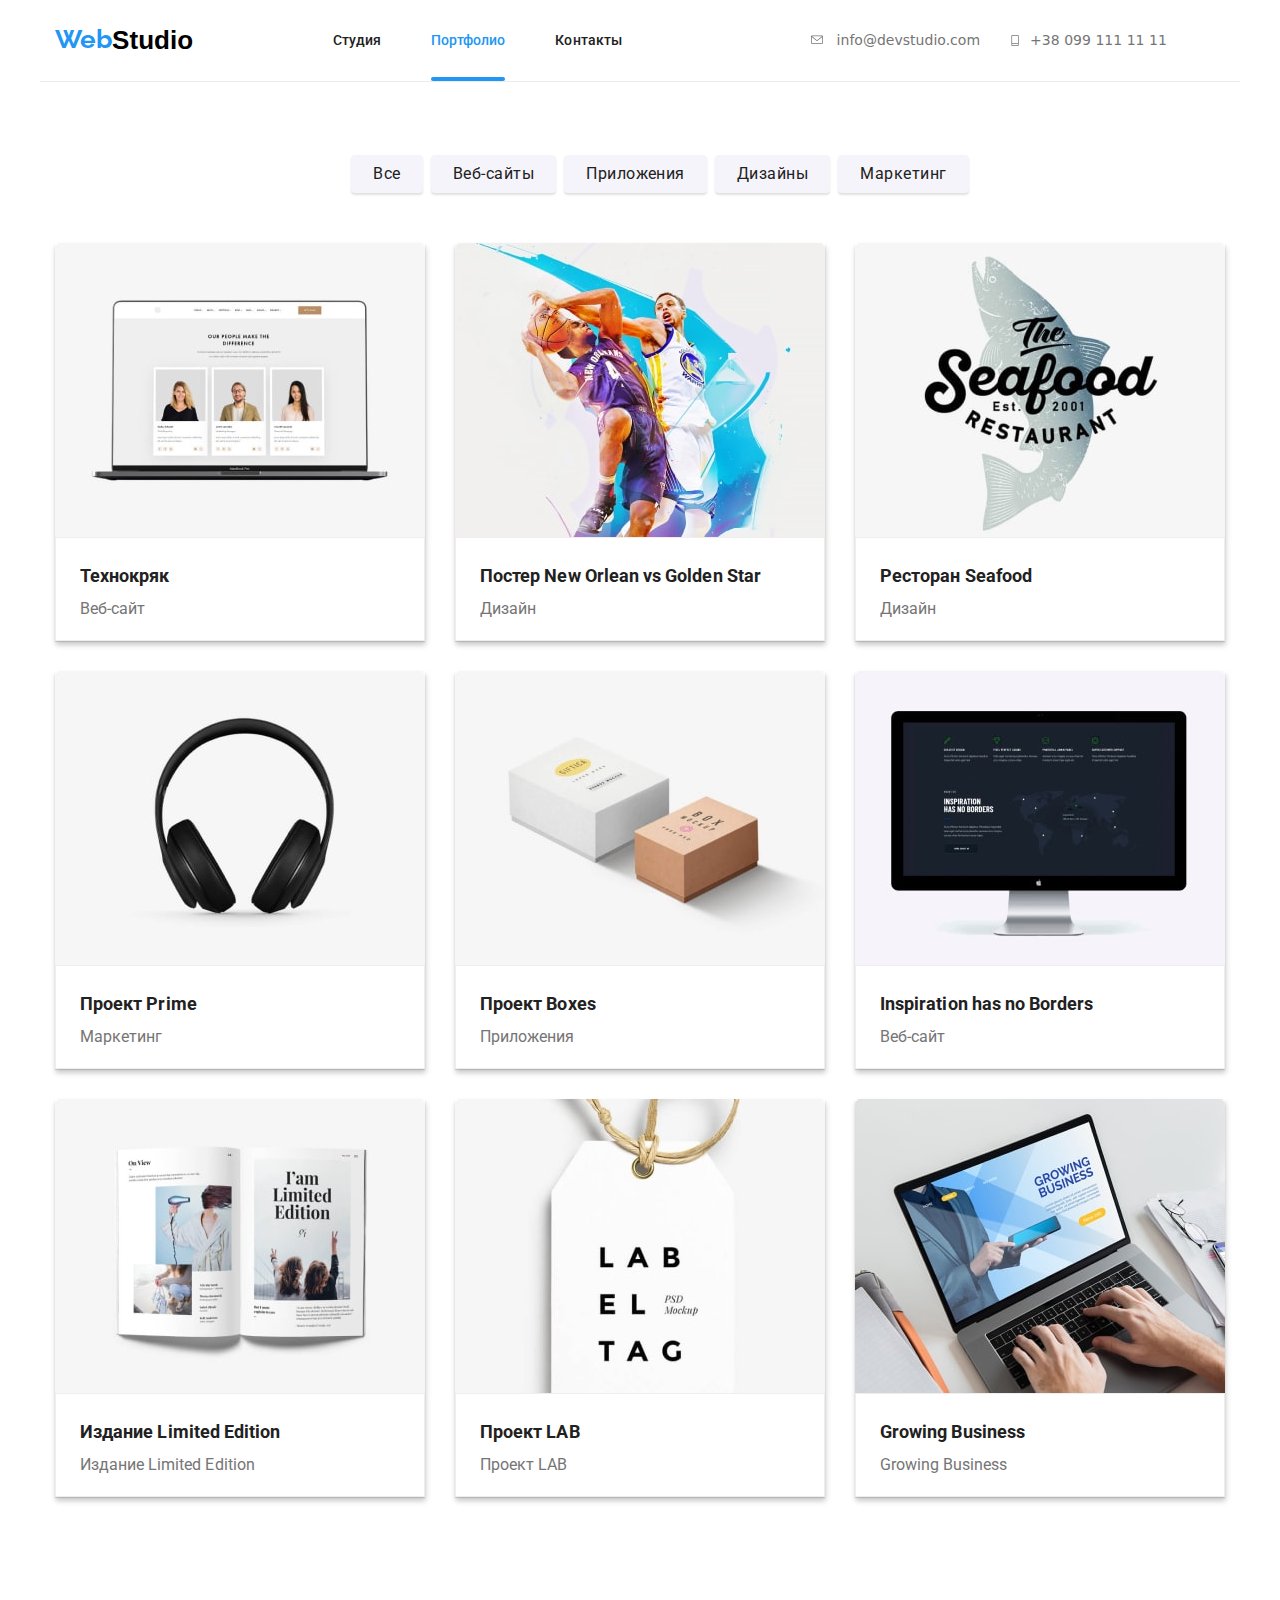
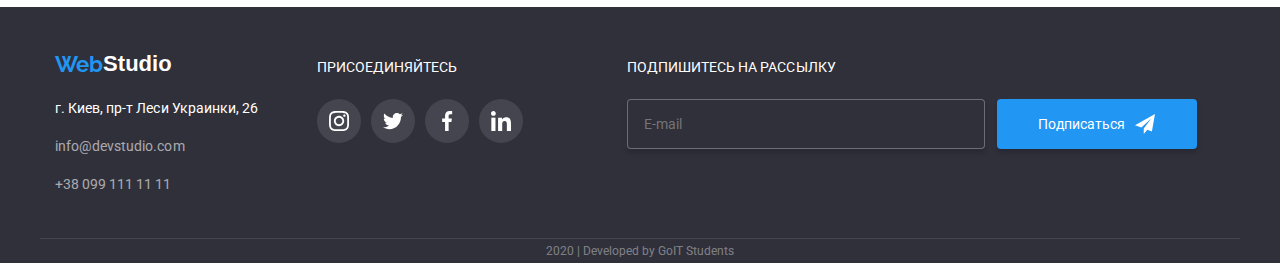
==== portfolio.html @ 7de814e4 "Добавляет файлы" ====
<!DOCTYPE html>
<html lang="ru">
  <head>
    <meta charset="UTF-8" />
    <meta name="viewport" content="width=device-width, initial-scale=1.0" />
    <title>Document</title>
    <link
      href="https://fonts.googleapis.com/css2?family=Raleway&family=Roboto&display=swap"
      rel="stylesheet"
    />
    <link
      rel="stylesheet"
      href="https://cdnjs.cloudflare.com/ajax/libs/modern-normalize/0.6.0/modern-normalize.min.css"
    />
    <link rel="stylesheet" href="./css/portfolio.min.css" />
  </head>

  <body class="body">
    <!--HEAD-->

    <header class="page-header">
      <div class="container main-nav">
        <a href="index.html" class="logo">
          Web
          <span class="studio"> Studio </span>
        </a>

        <!-- NAVIGATION -->
        <nav class="container">
          <ul class="site-nav list">
            <li class="site-nav item">
              <a href="index.html" class="link">Студия </a>
            </li>
            <li class="site-nav item">
              <a href="./portfolio.html" class="link current">Портфолио</a>
            </li>
            <li class="site-nav item">
              <a href="/контакты" class="link">Контакты</a>
            </li>
          </ul>
        </nav>

        <!--CONTACTS-->
        <div class="container">
          <ul class="contacts list">
            <li class="items">
              <a href="malito:info@devstudio.com">
                <svg class="contacts-icon letter">
                  <use href="./img/symbol-defs-non.svg#icon-envelope"></use>
                </svg>
                info@devstudio.com
              </a>
            </li>
            <li class="items">
              <a href="tel:+380961111111">
                <svg class="contacts-icon phone">
                  <use href="./img/symbol-defs-non.svg#icon-phone"></use>
                </svg>
                +38 099 111 11 11
              </a>
            </li>
          </ul>
        </div>
      </div>
    </header>

    <!--PROJECTS-->

    <main>
      <section class="projects">
        <h2 class="invisible-heading">PROJECTS</h2>
        <nav class="container">
          <ul class="filter list">
            <li class="filter-items">
              <button class="button-secondary">
                Все
              </button>
            </li>
            <li class="filter-items">
              <button class="button-secondary">
                Веб-сайты
              </button>
            </li>
            <li class="filter-items">
              <button class="button-secondary">
                Приложения
              </button>
            </li>
            <li class="filter-items">
              <button class="button-secondary">
                Дизайны
              </button>
            </li>
            <li class="filter-items">
              <button class="button-secondary">
                Маркетинг
              </button>
            </li>
          </ul>

          <div class="flex-container">
            <ul class="projects list">
              <li class="flex-elements list">
                <a href="/"
                  ><div class="projects-image">
                    <img src="img/tekhno-min.jpg" alt="Технокряк" />
                    <p class="description">
                      Технокряк это современная площадка распространения
                      коронавируса. Компании используют эту платформу для
                      цифрового шпионажа и атак на защищённые сервера
                      конкурентов.
                    </p>
                  </div>
                  <div class="projects-elements">
                    <h2 class="name-project">Технокряк</h2>
                    <p class="type-project">Веб-сайт</p>
                  </div>
                </a>
              </li>
              <li class="flex-elements list">
                <a href="/">
                  <div class="projects-image">
                    <img
                      src="img/poster-min.jpg"
                      alt="Постер New Orlean vs Golden Star"
                    />
                    <p class="description">
                      Технокряк это современная площадка распространения
                      коронавируса. Компании используют эту платформу для
                      цифрового шпионажа и атак на защищённые сервера
                      конкурентов.
                    </p>
                  </div>
                  <div class="projects-elements">
                    <h3 class="name-project">
                      Постер New Orlean vs Golden Star
                    </h3>
                    <p class="type-project">Дизайн</p>
                  </div>
                </a>
              </li>
              <li class="flex-elements list">
                <a href="/">
                  <div class="projects-image">
                    <img src="img/sres-min.jpg" alt="Ресторан Seafood" />
                    <p class="description">
                      Технокряк это современная площадка распространения
                      коронавируса. Компании используют эту платформу для
                      цифрового шпионажа и атак на защищённые сервера
                      конкурентов.
                    </p>
                  </div>
                  <div class="projects-elements">
                    <h4 class="name-project">Ресторан Seafood</h4>
                    <p class="type-project">Дизайн</p>
                  </div>
                </a>
              </li>
              <li class="flex-elements list">
                <a href="/">
                  <div class="projects-image">
                    <img src="img/prime-min.jpg" alt="Проект Prime" />
                    <p class="description">
                      Технокряк это современная площадка распространения
                      коронавируса. Компании используют эту платформу для
                      цифрового шпионажа и атак на защищённые сервера
                      конкурентов.
                    </p>
                  </div>
                  <div class="projects-elements">
                    <h5 class="name-project">Проект Prime</h5>
                    <p class="type-project">Маркетинг</p>
                  </div>
                </a>
              </li>
              <li class="flex-elements list">
                <a href="/"
                  ><div class="projects-image">
                    <img src="img/boxes-min.jpg" alt="Проект Boxes" />
                    <p class="description">
                      Технокряк это современная площадка распространения
                      коронавируса. Компании используют эту платформу для
                      цифрового шпионажа и атак на защищённые сервера
                      конкурентов.
                    </p>
                  </div>
                  <div class="projects-elements">
                    <h6 class="name-project">Проект Boxes</h6>
                    <p class="type-project">Приложения</p>
                  </div>
                </a>
              </li>
              <li class="flex-elements list">
                <a href="/">
                  <div class="projects-image">
                    <img
                      src="img/inspiration-min.jpg"
                      alt="Inspiration has no Borders"
                    />
                    <p class="description">
                      Технокряк это современная площадка распространения
                      коронавируса. Компании используют эту платформу для
                      цифрового шпионажа и атак на защищённые сервера
                      конкурентов.
                    </p>
                  </div>
                  <div class="projects-elements">
                    <h6 class="name-project">Inspiration has no Borders</h6>
                    <p class="type-project">Веб-сайт</p>
                  </div>
                </a>
              </li>
              <li class="flex-elements list">
                <a href="/">
                  <div class="projects-image">
                    <img
                      src="img/limited-edition-min.jpg"
                      alt="Издание Limited Edition"
                    />
                    <p class="description">
                      Технокряк это современная площадка распространения
                      коронавируса. Компании используют эту платформу для
                      цифрового шпионажа и атак на защищённые сервера
                      конкурентов.
                    </p>
                  </div>
                  <div class="projects-elements">
                    <h2 class="name-project">Издание Limited Edition</h2>
                    <p class="type-project">Издание Limited Edition</p>
                  </div>
                </a>
              </li>
              <li class="flex-elements list">
                <a href="/"
                  ><div class="projects-image">
                    <img src="img/lab-min.jpg" alt="Проект LAB" />
                    <p class="description">
                      Технокряк это современная площадка распространения
                      коронавируса. Компании используют эту платформу для
                      цифрового шпионажа и атак на защищённые сервера
                      конкурентов.
                    </p>
                  </div>
                  <div class="projects-elements">
                    <h2 class="name-project">Проект LAB</h2>
                    <p class="type-project">Проект LAB</p>
                  </div>
                </a>
              </li>
              <li class="flex-elements list">
                <a href="/">
                  <div class="projects-image">
                    <img
                      src=" img/growing-business-min.jpg"
                      alt="Growing Business"
                    />
                    <p class="description">
                      Технокряк это современная площадка распространения
                      коронавируса. Компании используют эту платформу для
                      цифрового шпионажа и атак на защищённые сервера
                      конкурентов.
                    </p>
                  </div>
                  <div class="projects-elements">
                    <h3 class="name-project">Growing Business</h3>
                    <p class="type-project">Growing Business</p>
                  </div>
                </a>
              </li>
            </ul>
          </div>
        </nav>
      </section>
    </main>
    <footer class="footer">
      <div class="footer container">
        <div class="contact-footer list">
          <a href="index.html" class="logo">
            Web <span class="studio"> Studio </span>
          </a>
          <address class="address-footer list">
            <p class="addresses-details">г. Киев, пр-т Леси Украинки, 26</p>
            <p class="addresses">
              <a href="malito:info@devstudio.com">info@devstudio.com </a>
            </p>
            <p class="addresses">
              <a href="tel:+380961111111"> +38 099 111 11 11</a>
            </p>
          </address>
        </div>

        <div class="info">
          <p class="join">ПРИСОЕДИНЯЙТЕСЬ</p>
          <ul class="social-links list">
            <li class="reference">
              <a href="/">
                <svg class="reference-icon">
                  <use
                    href="./img/symbol-defs-non.svg#icon-instagramwhite"
                  ></use></svg
              ></a>
            </li>

            <li class="reference">
              <a href="/">
                <svg class="reference-icon" width="20px">
                  <use
                    href="./img/symbol-defs-non.svg#icon-twitterwhite"
                  ></use></svg
              ></a>
            </li>
            <li class="reference">
              <a href="/">
                <svg class="reference-icon">
                  <use
                    href="./img/symbol-defs-non.svg#icon-facebookwhite"
                  ></use></svg
              ></a>
            </li>
            <li class="reference">
              <a href="/">
                <svg class="reference-icon">
                  <use
                    href="./img/symbol-defs-non.svg#icon-linkedinwhite"
                  ></use></svg
              ></a>
            </li>
          </ul>
        </div>

        <div class="distribution">
          <div class="form-subscribe">
            <label for="mail">
              <span class="subscribe">ПОДПИШИТЕСЬ НА РАССЫЛКУ </span>
              <input
                type="email"
                name="mail"
                id="mail"
                class="email"
                placeholder="E-mail"
              />
            </label>
          </div>

          <button class="button-footer">
            Подписаться
            <svg class="button-icon">
              <use href="./img/symbol-defs-non.svg#icon-iconsend"></use>
            </svg>
          </button>
        </div>
      </div>

      <div class="container copirate">
        <p class="developed">2020 | Developed by GoIT Students</p>
      </div>
    </footer>
  </body>
</html>
---- css/portfolio.min.css ----
.container{width:1200px;padding-left:15px;padding-right:15px;margin-left:auto;margin-right:auto}.body{-webkit-box-sizing:border-box;box-sizing:border-box;background-color:#fff}*::before,*::after{-webkit-box-sizing:inherit;box-sizing:inherit}.list{list-style:none}.logo{display:-webkit-box;display:-ms-flexbox;display:flex;font-family:"Raleway", sans-serif;font-weight:bold;letter-spacing:0.03px;color:#2196f3;text-decoration:none}.studio{font-family:"Ralewey", sans-serif;font-weight:bold;letter-spacing:0.03px;margin-right:85px}.page-header .logo{font-size:26px}.page-header .studio{font-size:26px;line-height:31px;color:#000}.footer .logo{font-size:22px;padding-top:45px}.footer .studio{font-size:22px;color:#fff;text-decoration:none}.main-nav{display:-webkit-box;display:-ms-flexbox;display:flex;-webkit-box-align:center;-ms-flex-align:center;align-items:center;padding-bottom:0px;margin-bottom:0px;border-bottom:1px solid #ececec}.list{list-style:none}.site-nav{display:-webkit-box;display:-ms-flexbox;display:flex;margin-top:0px;margin-bottom:0px;font-family:"Roboto",sans-serif;font-size:14px;font-style:normal;font-weight:500;letter-spacing:0.02px}.site-nav .item{margin-right:50px}.site-nav .item:last-child{margin-right:0px}.site-nav .link.current{color:#2196f3}.site-nav .link.current::after{content:"";position:absolute;left:0;bottom:0;width:100%;height:4px;border-radius:2px;-webkit-transition:step-end;transition:step-end;background-color:#2196f3;-webkit-transition-duration:250ms;transition-duration:250ms;-webkit-transition-timing-function:cubic-bezier(0.4, 0, 0.2, 1);transition-timing-function:cubic-bezier(0.4, 0, 0.2, 1)}.site-nav .link{position:relative;display:block;color:#212121;padding-top:32px;padding-bottom:33px;text-decoration:none}.site-nav .link:hover{color:#2196f3}.site-nav .link:hover::after{background-color:#2196f3;-webkit-transform:scaleX(1);transform:scaleX(1)}.site-nav .link:focus{color:#2196f3}.site-nav .link::after{content:"";position:absolute;left:0;bottom:0;width:100%;height:4px;border-radius:2px;-webkit-transition-property:background-color;transition-property:background-color;-webkit-transition-duration:250ms;transition-duration:250ms;-webkit-transition-timing-function:cubic-bezier(0.4, 0, 0.2, 1);transition-timing-function:cubic-bezier(0.4, 0, 0.2, 1)}.contacts{display:-webkit-box;display:-ms-flexbox;display:flex;justify-items:center;margin-top:0px;margin-bottom:0px;margin-left:auto;text-decoration:none;font-size:14px;font-style:normal;font-weight:500;letter-spacing:0.02px}.contacts .items:last-child{margin-right:0px}.items a{display:-webkit-box;display:-ms-flexbox;display:flex;-webkit-box-align:center;-ms-flex-align:center;align-items:center;padding-top:32px;padding-bottom:33px;margin-right:30px;text-decoration:none;color:#757575;-webkit-transition-property:background-color;transition-property:background-color;-webkit-transition-duration:250ms;transition-duration:250ms;-webkit-transition-timing-function:cubic-bezier(0.4, 0, 0.2, 1);transition-timing-function:cubic-bezier(0.4, 0, 0.2, 1)}.items a:hover,.items a:focus{color:#2196f3}.items a .contacts-icon{display:-webkit-box;display:-ms-flexbox;display:flex;-webkit-box-align:center;-ms-flex-align:center;align-items:center;margin-right:10px;fill:currentColor}.items a:hover{color:#2196f3}.phone{width:10px;height:11px}.letter{width:20px;height:12px}.filter{display:-webkit-box;display:-ms-flexbox;display:flex;-webkit-box-pack:center;-ms-flex-pack:center;justify-content:center;text-align:center;margin-top:73px;margin-bottom:34px}.filter-items{display:-webkit-inline-box;display:-ms-inline-flexbox;display:inline-flex;margin-right:8px;-webkit-box-pack:center;-ms-flex-pack:center;justify-content:center;font-weight:500;font-size:16px;line-height:26px;letter-spacing:0.03px}.filter-items:last-child{margin-right:0px}.button-secondary{display:inline-block;color:#212121;background-color:#f5f4fa;margin:0;padding:6px 22px;letter-spacing:0.03em;line-height:1.62;-webkit-box-shadow:0px 2px 2px rgba(0,0,0,0.12);box-shadow:0px 2px 2px rgba(0,0,0,0.12);border-radius:4px;border:0;-webkit-transition-property:background-color;transition-property:background-color;-webkit-transition-duration:250ms;transition-duration:250ms;-webkit-transition-timing-function:cubic-bezier(0.4, 0, 0.2, 1);transition-timing-function:cubic-bezier(0.4, 0, 0.2, 1)}.button-secondary:hover,.button-secondary:focus{background-color:#2196f3;color:#fff;border:0px}.invisible-heading{display:none}.flex-container{display:-webkit-box;display:-ms-flexbox;display:flex;padding-bottom:0px;margin-bottom:94px;margin-left:0px}.projects{display:-webkit-box;display:-ms-flexbox;display:flex;-webkit-box-align:center;-ms-flex-align:center;align-items:center;padding-left:0px;-ms-flex-wrap:wrap;flex-wrap:wrap;text-decoration:none;font-family:"Roboto",sans-serif;font-style:normal}.flex-elements{display:-webkit-box;display:-ms-flexbox;display:flex;width:370px;margin-right:30px;margin-bottom:30px;-webkit-box-sizing:border-box;box-sizing:border-box;-webkit-box-shadow:1px 4px 6px rgba(0,0,0,0.16),0px 4px 4px rgba(0,0,0,0.06),0px 1px 1px rgba(0,0,0,0.12);box-shadow:1px 4px 6px rgba(0,0,0,0.16),0px 4px 4px rgba(0,0,0,0.06),0px 1px 1px rgba(0,0,0,0.12)}.flex-elements:last-child{padding-right:0px}.flex-elements:nth-last-child(-n+3){margin-bottom:0px}.flex-elements:nth-child(3n){margin-right:0}.flex-elements a:hover,.flex-elements a:focus{-webkit-box-shadow:1px 4px 6px rgba(0,0,0,0.16),0px 4px 4px rgba(0,0,0,0.06),0px 1px 1px rgba(0,0,0,0.12);box-shadow:1px 4px 6px rgba(0,0,0,0.16),0px 4px 4px rgba(0,0,0,0.06),0px 1px 1px rgba(0,0,0,0.12)}.flex-elements a:hover .description,.flex-elements a:focus .description{-webkit-transform:translateY(-100%);transform:translateY(-100%);opacity:1}a{text-decoration:none}.projects-image{display:block;max-width:100%;height:294px;position:relative;overflow:hidden;padding-bottom:0px}.description{position:absolute;height:auto;top:100%;display:-webkit-box;display:-ms-flexbox;display:flex;background:rgba(33,150,243,0.9);color:#fff;text-decoration:none;font-size:18px;line-height:28px;letter-spacing:0.03px;padding:63px 24px;margin:0px;-webkit-transition-duration:250ms;transition-duration:250ms;-webkit-transition-timing-function:cubic-bezier(0.4, 0, 0.2, 1);transition-timing-function:cubic-bezier(0.4, 0, 0.2, 1);opacity:0}.projects-elements{display:block;border:1px solid #eeeeee;background-color:#fff;padding-left:24px;padding-right:24px;padding-top:0px}.name-project{margin-top:20px;margin-bottom:0px;font-size:18px;line-height:36px;letter-spacing:0.06px;color:#212121}.type-project{margin-top:0px;padding-bottom:0px;font-weight:normal;font-size:16px;line-height:30px;letter-spacing:0.03px;color:#757575;text-decoration:none}.footer{font-family:"Roboto",sans-serif;font-style:normal;font-weight:normal;font-size:14px;line-height:24px;letter-spacing:0.03px;color:#fff;background-color:#2f303a}.footer .container{display:-webkit-box;display:-ms-flexbox;display:flex;-webkit-box-pack:stretch;-ms-flex-pack:stretch;justify-content:stretch;-webkit-box-align:baseline;-ms-flex-align:baseline;align-items:baseline}.contact-footer{display:block;margin-left:0px;padding-bottom:28px;font-style:normal}.address-footer{display:block;margin-top:20px;font-style:normal;line-height:24px}.addresses-details{padding-bottom:0px;margin-top:0px}.addresses{display:block;padding-bottom:0px;margin-top:0px}.addresses a{font-style:normal;color:rgba(255,255,255,0.6);text-decoration:none;line-height:24px}.info{display:block;padding-left:59px}.join{display:block;padding-top:45px;margin:0px}.social-links{display:-webkit-box;display:-ms-flexbox;display:flex;-webkit-box-pack:justify;-ms-flex-pack:justify;justify-content:space-between;-webkit-box-align:center;-ms-flex-align:center;align-items:center;padding-left:0px;padding-top:20px;margin-bottom:0px;margin-top:0px}.reference a{display:-webkit-inline-box;display:-ms-inline-flexbox;display:inline-flex;-webkit-box-pack:center;-ms-flex-pack:center;justify-content:center;-webkit-box-align:center;-ms-flex-align:center;align-items:center;border-radius:50%;width:44px;height:44px;background:rgba(255,255,255,0.1);margin-right:10px;cursor:pointer;-webkit-transition-property:background-color;transition-property:background-color;-webkit-transition:250ms,cubic-bezier(0.4, 0, 0.2, 1);transition:250ms,cubic-bezier(0.4, 0, 0.2, 1)}.reference a:hover{background-color:#2196f3;-webkit-transition:250ms,cubic-bezier(0.4, 0, 0.2, 1);transition:250ms,cubic-bezier(0.4, 0, 0.2, 1)}.reference-icon{width:20px;height:20px;fill:#fff}.distribution{display:-webkit-box;display:-ms-flexbox;display:flex;padding-left:94px;padding-top:45px;margin:0px}.form-subscribe{display:-webkit-box;display:-ms-flexbox;display:flex;-webkit-box-orient:vertical;-webkit-box-direction:normal;-ms-flex-direction:column;flex-direction:column;padding-bottom:20px;margin:0px}.email{display:block;width:358px;height:50px;padding-left:16px;margin-right:12px;border:1px solid rgba(255,255,255,0.3);-webkit-box-sizing:border-box;box-sizing:border-box;-webkit-box-shadow:0px 4px 4px rgba(0,0,0,0.15);box-shadow:0px 4px 4px rgba(0,0,0,0.15);border-radius:4px;background-color:#2f303a}.subscribe{display:block;padding-bottom:20px;font-family:"Roboto",sans-serif;font-style:normal;font-weight:normal;font-size:14px;line-height:24px;letter-spacing:0.03px;color:white}.button-footer{display:-webkit-inline-box;display:-ms-inline-flexbox;display:inline-flex;margin-top:44px;width:200px;height:50px;-webkit-box-pack:center;-ms-flex-pack:center;justify-content:center;-webkit-box-align:center;-ms-flex-align:center;align-items:center;text-align:center;border:0px;background:#2196f3;color:#fff;-webkit-box-shadow:0px 4px 4px rgba(0,0,0,0.15);box-shadow:0px 4px 4px rgba(0,0,0,0.15);border-radius:4px;cursor:pointer}.button-icon{width:20px;height:20px;margin-left:10px}.developed{display:block;-ms-flex-item-align:center;-ms-grid-row-align:center;align-self:center;text-align:center;font-style:normal;font-weight:normal;margin:auto;font-size:12px;line-height:24px;color:rgba(255,255,255,0.4)}.copirate{border-top:1px solid rgba(255,255,255,0.1)}
/*# sourceMappingURL=portfolio.min.css.map */
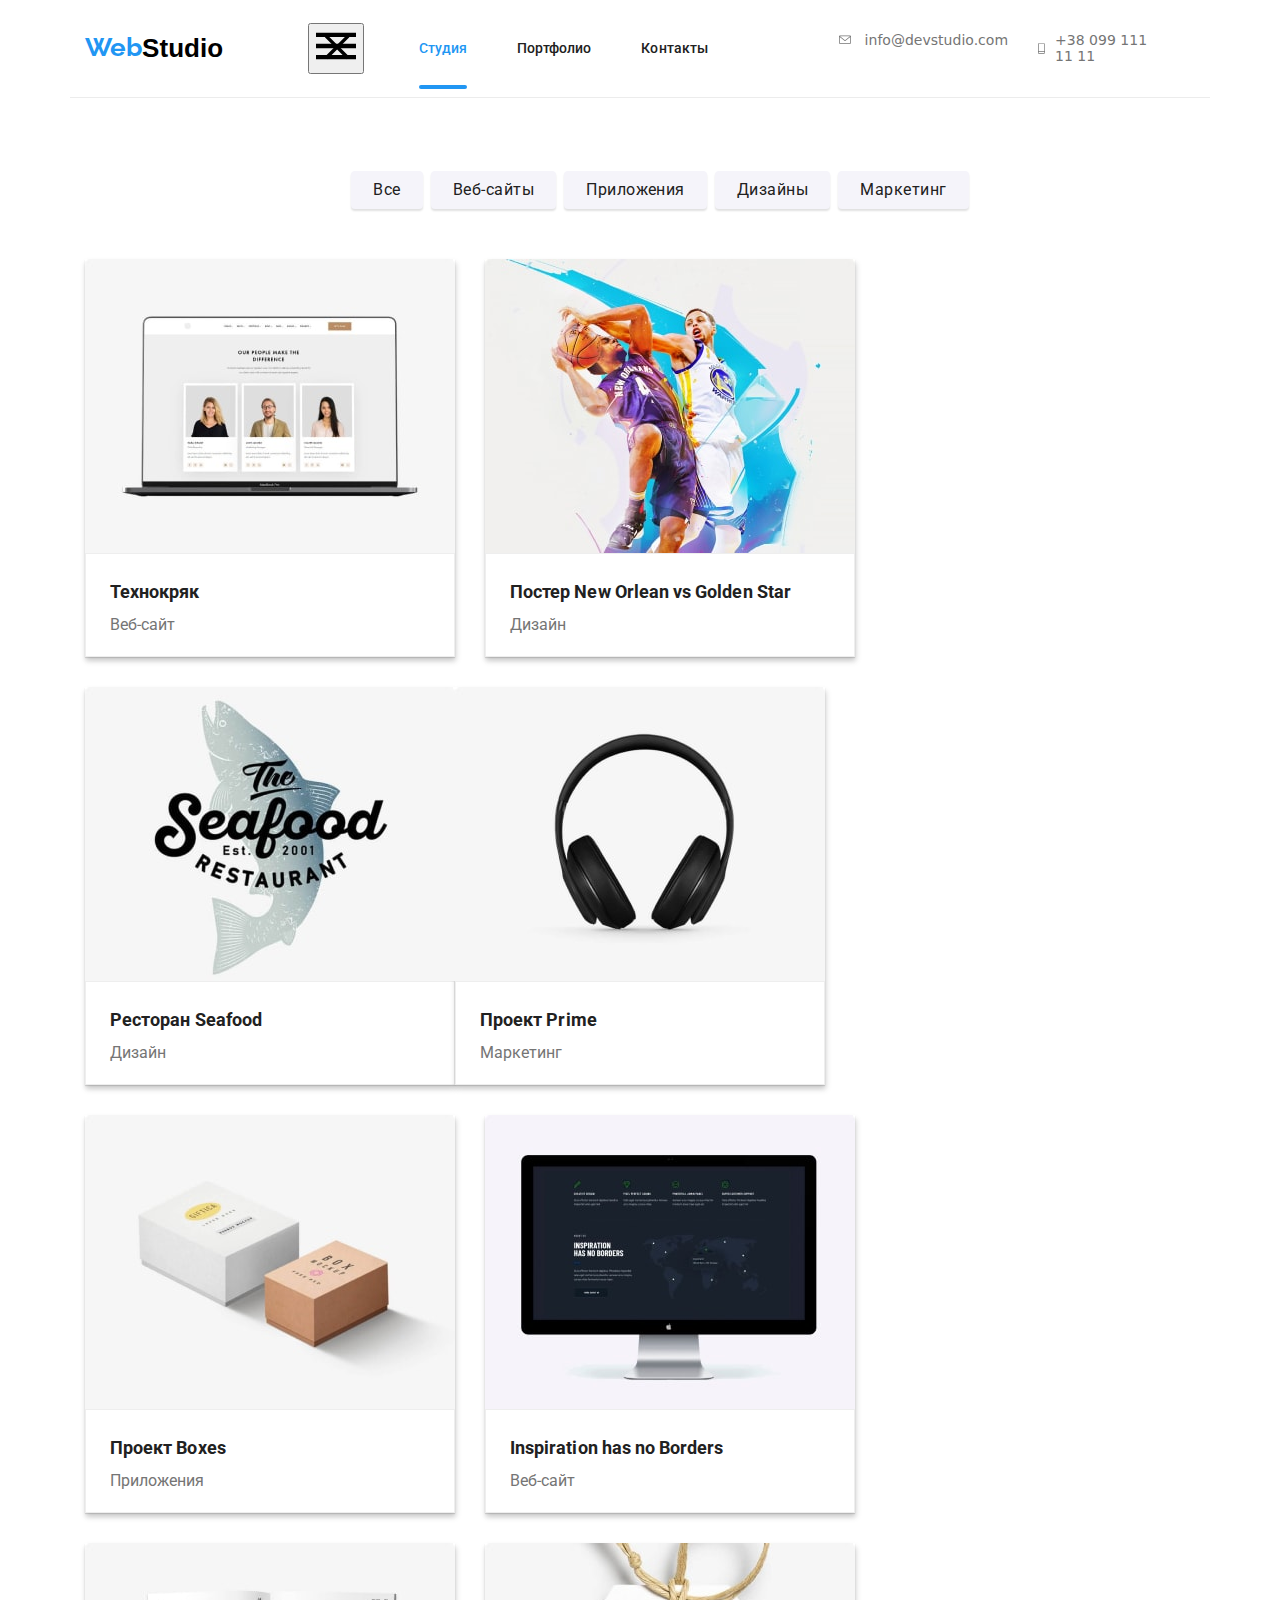
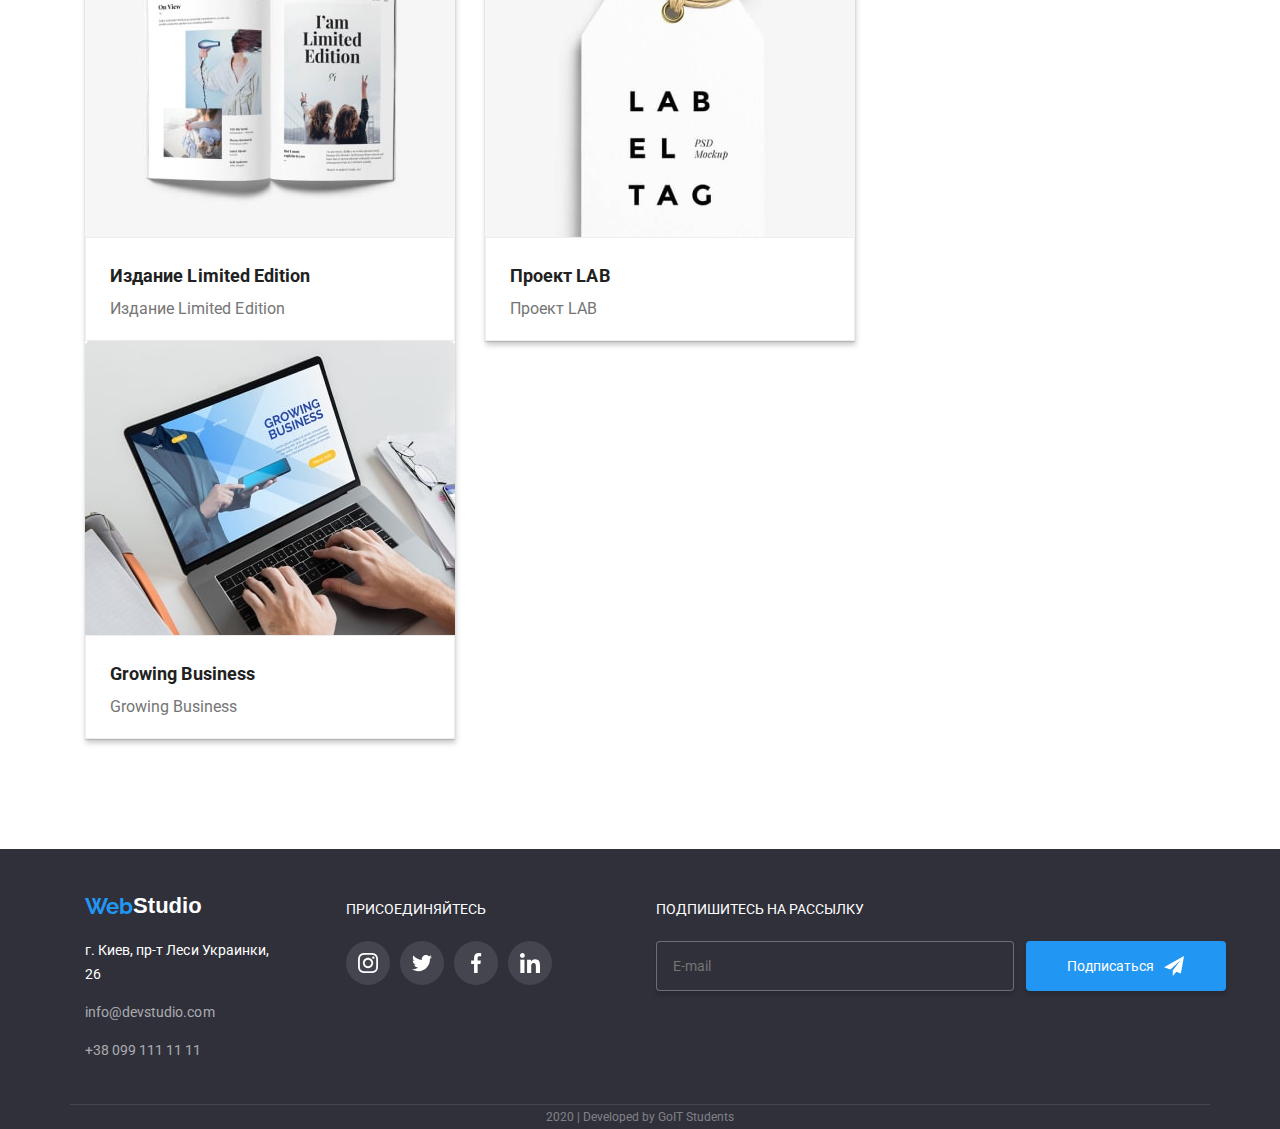
==== commit 760a959c: "Добавляет отзывчивую верстку" ====
--- a/portfolio.html
+++ b/portfolio.html
@@ -26,20 +26,29 @@
         </a>
 
         <!-- NAVIGATION -->
+
+        <button type="button" class="menu-button" aria-expanded="false" aria-controls="menu-container" data-menu-button>
+          <svg width="40" height="40" aria-label="Переключатель мобильного меню">
+            <use class="icon-cross" href="./img/symbol-defs-non.svg#icon-close-black"></use>
+            <use class="icon-menu" href="./img/symbol-defs-non.svg#icon-menu"></use>
+          </svg>
+        </button>
+        
         <nav class="container">
-          <ul class="site-nav list">
-            <li class="site-nav item">
-              <a href="index.html" class="link">Студия </a>
-            </li>
-            <li class="site-nav item">
-              <a href="./portfolio.html" class="link current">Портфолио</a>
-            </li>
-            <li class="site-nav item">
-              <a href="/контакты" class="link">Контакты</a>
-            </li>
-          </ul>
+          <div class="menu-container" id="menu-container" data-menu>
+            <ul class="site-nav list">
+              <li class="site-nav item">
+                <a href="index.html" class="link current"> Студия</a>
+              </li>
+              <li class="site-nav item">
+                <a href="./portfolio.html" class="link">Портфолио</a>
+              </li>
+              <li class="site-nav item">
+                <a href="/контакты" class="link">Контакты</a>
+              </li>
+            </ul>
         </nav>
-
+        
         <!--CONTACTS-->
         <div class="container">
           <ul class="contacts list">
@@ -60,6 +69,7 @@
               </a>
             </li>
           </ul>
+        </div>
         </div>
       </div>
     </header>
--- a/css/portfolio.min.css
+++ b/css/portfolio.min.css
@@ -1,2 +1,2 @@
-.container{width:1200px;padding-left:15px;padding-right:15px;margin-left:auto;margin-right:auto}.body{-webkit-box-sizing:border-box;box-sizing:border-box;background-color:#fff}*::before,*::after{-webkit-box-sizing:inherit;box-sizing:inherit}.list{list-style:none}.logo{display:-webkit-box;display:-ms-flexbox;display:flex;font-family:"Raleway", sans-serif;font-weight:bold;letter-spacing:0.03px;color:#2196f3;text-decoration:none}.studio{font-family:"Ralewey", sans-serif;font-weight:bold;letter-spacing:0.03px;margin-right:85px}.page-header .logo{font-size:26px}.page-header .studio{font-size:26px;line-height:31px;color:#000}.footer .logo{font-size:22px;padding-top:45px}.footer .studio{font-size:22px;color:#fff;text-decoration:none}.main-nav{display:-webkit-box;display:-ms-flexbox;display:flex;-webkit-box-align:center;-ms-flex-align:center;align-items:center;padding-bottom:0px;margin-bottom:0px;border-bottom:1px solid #ececec}.list{list-style:none}.site-nav{display:-webkit-box;display:-ms-flexbox;display:flex;margin-top:0px;margin-bottom:0px;font-family:"Roboto",sans-serif;font-size:14px;font-style:normal;font-weight:500;letter-spacing:0.02px}.site-nav .item{margin-right:50px}.site-nav .item:last-child{margin-right:0px}.site-nav .link.current{color:#2196f3}.site-nav .link.current::after{content:"";position:absolute;left:0;bottom:0;width:100%;height:4px;border-radius:2px;-webkit-transition:step-end;transition:step-end;background-color:#2196f3;-webkit-transition-duration:250ms;transition-duration:250ms;-webkit-transition-timing-function:cubic-bezier(0.4, 0, 0.2, 1);transition-timing-function:cubic-bezier(0.4, 0, 0.2, 1)}.site-nav .link{position:relative;display:block;color:#212121;padding-top:32px;padding-bottom:33px;text-decoration:none}.site-nav .link:hover{color:#2196f3}.site-nav .link:hover::after{background-color:#2196f3;-webkit-transform:scaleX(1);transform:scaleX(1)}.site-nav .link:focus{color:#2196f3}.site-nav .link::after{content:"";position:absolute;left:0;bottom:0;width:100%;height:4px;border-radius:2px;-webkit-transition-property:background-color;transition-property:background-color;-webkit-transition-duration:250ms;transition-duration:250ms;-webkit-transition-timing-function:cubic-bezier(0.4, 0, 0.2, 1);transition-timing-function:cubic-bezier(0.4, 0, 0.2, 1)}.contacts{display:-webkit-box;display:-ms-flexbox;display:flex;justify-items:center;margin-top:0px;margin-bottom:0px;margin-left:auto;text-decoration:none;font-size:14px;font-style:normal;font-weight:500;letter-spacing:0.02px}.contacts .items:last-child{margin-right:0px}.items a{display:-webkit-box;display:-ms-flexbox;display:flex;-webkit-box-align:center;-ms-flex-align:center;align-items:center;padding-top:32px;padding-bottom:33px;margin-right:30px;text-decoration:none;color:#757575;-webkit-transition-property:background-color;transition-property:background-color;-webkit-transition-duration:250ms;transition-duration:250ms;-webkit-transition-timing-function:cubic-bezier(0.4, 0, 0.2, 1);transition-timing-function:cubic-bezier(0.4, 0, 0.2, 1)}.items a:hover,.items a:focus{color:#2196f3}.items a .contacts-icon{display:-webkit-box;display:-ms-flexbox;display:flex;-webkit-box-align:center;-ms-flex-align:center;align-items:center;margin-right:10px;fill:currentColor}.items a:hover{color:#2196f3}.phone{width:10px;height:11px}.letter{width:20px;height:12px}.filter{display:-webkit-box;display:-ms-flexbox;display:flex;-webkit-box-pack:center;-ms-flex-pack:center;justify-content:center;text-align:center;margin-top:73px;margin-bottom:34px}.filter-items{display:-webkit-inline-box;display:-ms-inline-flexbox;display:inline-flex;margin-right:8px;-webkit-box-pack:center;-ms-flex-pack:center;justify-content:center;font-weight:500;font-size:16px;line-height:26px;letter-spacing:0.03px}.filter-items:last-child{margin-right:0px}.button-secondary{display:inline-block;color:#212121;background-color:#f5f4fa;margin:0;padding:6px 22px;letter-spacing:0.03em;line-height:1.62;-webkit-box-shadow:0px 2px 2px rgba(0,0,0,0.12);box-shadow:0px 2px 2px rgba(0,0,0,0.12);border-radius:4px;border:0;-webkit-transition-property:background-color;transition-property:background-color;-webkit-transition-duration:250ms;transition-duration:250ms;-webkit-transition-timing-function:cubic-bezier(0.4, 0, 0.2, 1);transition-timing-function:cubic-bezier(0.4, 0, 0.2, 1)}.button-secondary:hover,.button-secondary:focus{background-color:#2196f3;color:#fff;border:0px}.invisible-heading{display:none}.flex-container{display:-webkit-box;display:-ms-flexbox;display:flex;padding-bottom:0px;margin-bottom:94px;margin-left:0px}.projects{display:-webkit-box;display:-ms-flexbox;display:flex;-webkit-box-align:center;-ms-flex-align:center;align-items:center;padding-left:0px;-ms-flex-wrap:wrap;flex-wrap:wrap;text-decoration:none;font-family:"Roboto",sans-serif;font-style:normal}.flex-elements{display:-webkit-box;display:-ms-flexbox;display:flex;width:370px;margin-right:30px;margin-bottom:30px;-webkit-box-sizing:border-box;box-sizing:border-box;-webkit-box-shadow:1px 4px 6px rgba(0,0,0,0.16),0px 4px 4px rgba(0,0,0,0.06),0px 1px 1px rgba(0,0,0,0.12);box-shadow:1px 4px 6px rgba(0,0,0,0.16),0px 4px 4px rgba(0,0,0,0.06),0px 1px 1px rgba(0,0,0,0.12)}.flex-elements:last-child{padding-right:0px}.flex-elements:nth-last-child(-n+3){margin-bottom:0px}.flex-elements:nth-child(3n){margin-right:0}.flex-elements a:hover,.flex-elements a:focus{-webkit-box-shadow:1px 4px 6px rgba(0,0,0,0.16),0px 4px 4px rgba(0,0,0,0.06),0px 1px 1px rgba(0,0,0,0.12);box-shadow:1px 4px 6px rgba(0,0,0,0.16),0px 4px 4px rgba(0,0,0,0.06),0px 1px 1px rgba(0,0,0,0.12)}.flex-elements a:hover .description,.flex-elements a:focus .description{-webkit-transform:translateY(-100%);transform:translateY(-100%);opacity:1}a{text-decoration:none}.projects-image{display:block;max-width:100%;height:294px;position:relative;overflow:hidden;padding-bottom:0px}.description{position:absolute;height:auto;top:100%;display:-webkit-box;display:-ms-flexbox;display:flex;background:rgba(33,150,243,0.9);color:#fff;text-decoration:none;font-size:18px;line-height:28px;letter-spacing:0.03px;padding:63px 24px;margin:0px;-webkit-transition-duration:250ms;transition-duration:250ms;-webkit-transition-timing-function:cubic-bezier(0.4, 0, 0.2, 1);transition-timing-function:cubic-bezier(0.4, 0, 0.2, 1);opacity:0}.projects-elements{display:block;border:1px solid #eeeeee;background-color:#fff;padding-left:24px;padding-right:24px;padding-top:0px}.name-project{margin-top:20px;margin-bottom:0px;font-size:18px;line-height:36px;letter-spacing:0.06px;color:#212121}.type-project{margin-top:0px;padding-bottom:0px;font-weight:normal;font-size:16px;line-height:30px;letter-spacing:0.03px;color:#757575;text-decoration:none}.footer{font-family:"Roboto",sans-serif;font-style:normal;font-weight:normal;font-size:14px;line-height:24px;letter-spacing:0.03px;color:#fff;background-color:#2f303a}.footer .container{display:-webkit-box;display:-ms-flexbox;display:flex;-webkit-box-pack:stretch;-ms-flex-pack:stretch;justify-content:stretch;-webkit-box-align:baseline;-ms-flex-align:baseline;align-items:baseline}.contact-footer{display:block;margin-left:0px;padding-bottom:28px;font-style:normal}.address-footer{display:block;margin-top:20px;font-style:normal;line-height:24px}.addresses-details{padding-bottom:0px;margin-top:0px}.addresses{display:block;padding-bottom:0px;margin-top:0px}.addresses a{font-style:normal;color:rgba(255,255,255,0.6);text-decoration:none;line-height:24px}.info{display:block;padding-left:59px}.join{display:block;padding-top:45px;margin:0px}.social-links{display:-webkit-box;display:-ms-flexbox;display:flex;-webkit-box-pack:justify;-ms-flex-pack:justify;justify-content:space-between;-webkit-box-align:center;-ms-flex-align:center;align-items:center;padding-left:0px;padding-top:20px;margin-bottom:0px;margin-top:0px}.reference a{display:-webkit-inline-box;display:-ms-inline-flexbox;display:inline-flex;-webkit-box-pack:center;-ms-flex-pack:center;justify-content:center;-webkit-box-align:center;-ms-flex-align:center;align-items:center;border-radius:50%;width:44px;height:44px;background:rgba(255,255,255,0.1);margin-right:10px;cursor:pointer;-webkit-transition-property:background-color;transition-property:background-color;-webkit-transition:250ms,cubic-bezier(0.4, 0, 0.2, 1);transition:250ms,cubic-bezier(0.4, 0, 0.2, 1)}.reference a:hover{background-color:#2196f3;-webkit-transition:250ms,cubic-bezier(0.4, 0, 0.2, 1);transition:250ms,cubic-bezier(0.4, 0, 0.2, 1)}.reference-icon{width:20px;height:20px;fill:#fff}.distribution{display:-webkit-box;display:-ms-flexbox;display:flex;padding-left:94px;padding-top:45px;margin:0px}.form-subscribe{display:-webkit-box;display:-ms-flexbox;display:flex;-webkit-box-orient:vertical;-webkit-box-direction:normal;-ms-flex-direction:column;flex-direction:column;padding-bottom:20px;margin:0px}.email{display:block;width:358px;height:50px;padding-left:16px;margin-right:12px;border:1px solid rgba(255,255,255,0.3);-webkit-box-sizing:border-box;box-sizing:border-box;-webkit-box-shadow:0px 4px 4px rgba(0,0,0,0.15);box-shadow:0px 4px 4px rgba(0,0,0,0.15);border-radius:4px;background-color:#2f303a}.subscribe{display:block;padding-bottom:20px;font-family:"Roboto",sans-serif;font-style:normal;font-weight:normal;font-size:14px;line-height:24px;letter-spacing:0.03px;color:white}.button-footer{display:-webkit-inline-box;display:-ms-inline-flexbox;display:inline-flex;margin-top:44px;width:200px;height:50px;-webkit-box-pack:center;-ms-flex-pack:center;justify-content:center;-webkit-box-align:center;-ms-flex-align:center;align-items:center;text-align:center;border:0px;background:#2196f3;color:#fff;-webkit-box-shadow:0px 4px 4px rgba(0,0,0,0.15);box-shadow:0px 4px 4px rgba(0,0,0,0.15);border-radius:4px;cursor:pointer}.button-icon{width:20px;height:20px;margin-left:10px}.developed{display:block;-ms-flex-item-align:center;-ms-grid-row-align:center;align-self:center;text-align:center;font-style:normal;font-weight:normal;margin:auto;font-size:12px;line-height:24px;color:rgba(255,255,255,0.4)}.copirate{border-top:1px solid rgba(255,255,255,0.1)}
+.container{width:1200px;padding-left:15px;padding-right:15px;margin-left:auto;margin-right:auto}@media screen and (min-width: 480px){.container{width:480px}}@media screen and (min-width: 768px){.container{width:768px}}@media screen and (min-width: 1140px){.container{width:1140px}}.body{-webkit-box-sizing:border-box;box-sizing:border-box;background-color:#fff}*::before,*::after{-webkit-box-sizing:inherit;box-sizing:inherit}.list{list-style:none}.logo{display:-webkit-box;display:-ms-flexbox;display:flex;font-family:"Raleway", sans-serif;font-weight:bold;letter-spacing:0.03px;color:#2196f3;text-decoration:none}.studio{font-family:"Ralewey", sans-serif;font-weight:bold;letter-spacing:0.03px;margin-right:85px}.page-header .logo{font-size:26px}.page-header .studio{font-size:26px;line-height:31px;color:#000}.footer .logo{font-size:22px;padding-top:45px}.footer .studio{font-size:22px;color:#fff;text-decoration:none}.main-nav{display:-webkit-box;display:-ms-flexbox;display:flex;-webkit-box-align:center;-ms-flex-align:center;align-items:center;padding-bottom:0px;margin-bottom:0px;border-bottom:1px solid #ececec}.list{list-style:none}.site-nav{display:-webkit-box;display:-ms-flexbox;display:flex;margin-top:0px;margin-bottom:0px;font-family:"Roboto",sans-serif;font-size:14px;font-style:normal;font-weight:500;letter-spacing:0.02px}.site-nav .item{margin-right:50px}.site-nav .item:last-child{margin-right:0px}.site-nav .link.current{color:#2196f3}.site-nav .link.current::after{content:"";position:absolute;left:0;bottom:0;width:100%;height:4px;border-radius:2px;-webkit-transition:step-end;transition:step-end;background-color:#2196f3;-webkit-transition-duration:250ms;transition-duration:250ms;-webkit-transition-timing-function:cubic-bezier(0.4, 0, 0.2, 1);transition-timing-function:cubic-bezier(0.4, 0, 0.2, 1)}.site-nav .link{position:relative;display:block;color:#212121;padding-top:32px;padding-bottom:33px;text-decoration:none}.site-nav .link:hover{color:#2196f3}.site-nav .link:hover::after{background-color:#2196f3;-webkit-transform:scaleX(1);transform:scaleX(1)}.site-nav .link:focus{color:#2196f3}.site-nav .link::after{content:"";position:absolute;left:0;bottom:0;width:100%;height:4px;border-radius:2px;-webkit-transition-property:background-color;transition-property:background-color;-webkit-transition-duration:250ms;transition-duration:250ms;-webkit-transition-timing-function:cubic-bezier(0.4, 0, 0.2, 1);transition-timing-function:cubic-bezier(0.4, 0, 0.2, 1)}.contacts{display:-webkit-box;display:-ms-flexbox;display:flex;justify-items:center;margin-top:0px;margin-bottom:0px;margin-left:auto;text-decoration:none;font-size:14px;font-style:normal;font-weight:500;letter-spacing:0.02px}.contacts .items:last-child{margin-right:0px}.items a{display:-webkit-box;display:-ms-flexbox;display:flex;-webkit-box-align:center;-ms-flex-align:center;align-items:center;padding-top:32px;padding-bottom:33px;margin-right:30px;text-decoration:none;color:#757575;-webkit-transition-property:background-color;transition-property:background-color;-webkit-transition-duration:250ms;transition-duration:250ms;-webkit-transition-timing-function:cubic-bezier(0.4, 0, 0.2, 1);transition-timing-function:cubic-bezier(0.4, 0, 0.2, 1)}.items a:hover,.items a:focus{color:#2196f3}.items a .contacts-icon{display:-webkit-box;display:-ms-flexbox;display:flex;-webkit-box-align:center;-ms-flex-align:center;align-items:center;margin-right:10px;fill:currentColor}.items a:hover{color:#2196f3}.phone{width:10px;height:11px}.letter{width:20px;height:12px}.filter{display:-webkit-box;display:-ms-flexbox;display:flex;-webkit-box-pack:center;-ms-flex-pack:center;justify-content:center;text-align:center;margin-top:73px;margin-bottom:34px}.filter-items{display:-webkit-inline-box;display:-ms-inline-flexbox;display:inline-flex;margin-right:8px;-webkit-box-pack:center;-ms-flex-pack:center;justify-content:center;font-weight:500;font-size:16px;line-height:26px;letter-spacing:0.03px}.filter-items:last-child{margin-right:0px}.button-secondary{display:inline-block;color:#212121;background-color:#f5f4fa;margin:0;padding:6px 22px;letter-spacing:0.03em;line-height:1.62;-webkit-box-shadow:0px 2px 2px rgba(0,0,0,0.12);box-shadow:0px 2px 2px rgba(0,0,0,0.12);border-radius:4px;border:0;-webkit-transition-property:background-color;transition-property:background-color;-webkit-transition-duration:250ms;transition-duration:250ms;-webkit-transition-timing-function:cubic-bezier(0.4, 0, 0.2, 1);transition-timing-function:cubic-bezier(0.4, 0, 0.2, 1)}.button-secondary:hover,.button-secondary:focus{background-color:#2196f3;color:#fff;border:0px}.invisible-heading{display:none}.flex-container{display:-webkit-box;display:-ms-flexbox;display:flex;padding-bottom:0px;margin-bottom:94px;margin-left:0px}.projects{display:-webkit-box;display:-ms-flexbox;display:flex;-webkit-box-align:center;-ms-flex-align:center;align-items:center;padding-left:0px;-ms-flex-wrap:wrap;flex-wrap:wrap;text-decoration:none;font-family:"Roboto",sans-serif;font-style:normal}.flex-elements{display:-webkit-box;display:-ms-flexbox;display:flex;width:370px;margin-right:30px;margin-bottom:30px;-webkit-box-sizing:border-box;box-sizing:border-box;-webkit-box-shadow:1px 4px 6px rgba(0,0,0,0.16),0px 4px 4px rgba(0,0,0,0.06),0px 1px 1px rgba(0,0,0,0.12);box-shadow:1px 4px 6px rgba(0,0,0,0.16),0px 4px 4px rgba(0,0,0,0.06),0px 1px 1px rgba(0,0,0,0.12)}.flex-elements:last-child{padding-right:0px}.flex-elements:nth-last-child(-n+3){margin-bottom:0px}.flex-elements:nth-child(3n){margin-right:0}.flex-elements a:hover,.flex-elements a:focus{-webkit-box-shadow:1px 4px 6px rgba(0,0,0,0.16),0px 4px 4px rgba(0,0,0,0.06),0px 1px 1px rgba(0,0,0,0.12);box-shadow:1px 4px 6px rgba(0,0,0,0.16),0px 4px 4px rgba(0,0,0,0.06),0px 1px 1px rgba(0,0,0,0.12)}.flex-elements a:hover .description,.flex-elements a:focus .description{-webkit-transform:translateY(-100%);transform:translateY(-100%);opacity:1}a{text-decoration:none}.projects-image{display:block;max-width:100%;height:294px;position:relative;overflow:hidden;padding-bottom:0px}.description{position:absolute;height:auto;top:100%;display:-webkit-box;display:-ms-flexbox;display:flex;background:rgba(33,150,243,0.9);color:#fff;text-decoration:none;font-size:18px;line-height:28px;letter-spacing:0.03px;padding:63px 24px;margin:0px;-webkit-transition-duration:250ms;transition-duration:250ms;-webkit-transition-timing-function:cubic-bezier(0.4, 0, 0.2, 1);transition-timing-function:cubic-bezier(0.4, 0, 0.2, 1);opacity:0}.projects-elements{display:block;border:1px solid #eeeeee;background-color:#fff;padding-left:24px;padding-right:24px;padding-top:0px}.name-project{margin-top:20px;margin-bottom:0px;font-size:18px;line-height:36px;letter-spacing:0.06px;color:#212121}.type-project{margin-top:0px;padding-bottom:0px;font-weight:normal;font-size:16px;line-height:30px;letter-spacing:0.03px;color:#757575;text-decoration:none}.footer{font-family:"Roboto",sans-serif;font-style:normal;font-weight:normal;font-size:14px;line-height:24px;letter-spacing:0.03px;color:#fff;background-color:#2f303a}.footer .container{display:-webkit-box;display:-ms-flexbox;display:flex;-webkit-box-pack:stretch;-ms-flex-pack:stretch;justify-content:stretch;-webkit-box-align:baseline;-ms-flex-align:baseline;align-items:baseline}.contact-footer{display:block;margin-left:0px;padding-bottom:28px;font-style:normal}.address-footer{display:block;margin-top:20px;font-style:normal;line-height:24px}.addresses-details{padding-bottom:0px;margin-top:0px}.addresses{display:block;padding-bottom:0px;margin-top:0px}.addresses a{font-style:normal;color:rgba(255,255,255,0.6);text-decoration:none;line-height:24px}.info{display:block;padding-left:59px}.join{display:block;padding-top:45px;margin:0px}.social-links{display:-webkit-box;display:-ms-flexbox;display:flex;-webkit-box-pack:justify;-ms-flex-pack:justify;justify-content:space-between;-webkit-box-align:center;-ms-flex-align:center;align-items:center;padding-left:0px;padding-top:20px;margin-bottom:0px;margin-top:0px}.reference a{display:-webkit-inline-box;display:-ms-inline-flexbox;display:inline-flex;-webkit-box-pack:center;-ms-flex-pack:center;justify-content:center;-webkit-box-align:center;-ms-flex-align:center;align-items:center;border-radius:50%;width:44px;height:44px;background:rgba(255,255,255,0.1);margin-right:10px;cursor:pointer;-webkit-transition-property:background-color;transition-property:background-color;-webkit-transition:250ms,cubic-bezier(0.4, 0, 0.2, 1);transition:250ms,cubic-bezier(0.4, 0, 0.2, 1)}.reference a:hover{background-color:#2196f3;-webkit-transition:250ms,cubic-bezier(0.4, 0, 0.2, 1);transition:250ms,cubic-bezier(0.4, 0, 0.2, 1)}.reference-icon{width:20px;height:20px;fill:#fff}.distribution{display:-webkit-box;display:-ms-flexbox;display:flex;padding-left:94px;padding-top:45px;margin:0px}.form-subscribe{display:-webkit-box;display:-ms-flexbox;display:flex;-webkit-box-orient:vertical;-webkit-box-direction:normal;-ms-flex-direction:column;flex-direction:column;padding-bottom:20px;margin:0px}.email{display:block;width:358px;height:50px;padding-left:16px;margin-right:12px;border:1px solid rgba(255,255,255,0.3);-webkit-box-sizing:border-box;box-sizing:border-box;-webkit-box-shadow:0px 4px 4px rgba(0,0,0,0.15);box-shadow:0px 4px 4px rgba(0,0,0,0.15);border-radius:4px;background-color:#2f303a}.subscribe{display:block;padding-bottom:20px;font-family:"Roboto",sans-serif;font-style:normal;font-weight:normal;font-size:14px;line-height:24px;letter-spacing:0.03px;color:white}.button-footer{display:-webkit-inline-box;display:-ms-inline-flexbox;display:inline-flex;margin-top:44px;width:200px;height:50px;-webkit-box-pack:center;-ms-flex-pack:center;justify-content:center;-webkit-box-align:center;-ms-flex-align:center;align-items:center;text-align:center;border:0px;background:#2196f3;color:#fff;-webkit-box-shadow:0px 4px 4px rgba(0,0,0,0.15);box-shadow:0px 4px 4px rgba(0,0,0,0.15);border-radius:4px;cursor:pointer}.button-icon{width:20px;height:20px;margin-left:10px}.developed{display:block;-ms-flex-item-align:center;-ms-grid-row-align:center;align-self:center;text-align:center;font-style:normal;font-weight:normal;margin:auto;font-size:12px;line-height:24px;color:rgba(255,255,255,0.4)}.copirate{border-top:1px solid rgba(255,255,255,0.1)}
 /*# sourceMappingURL=portfolio.min.css.map */